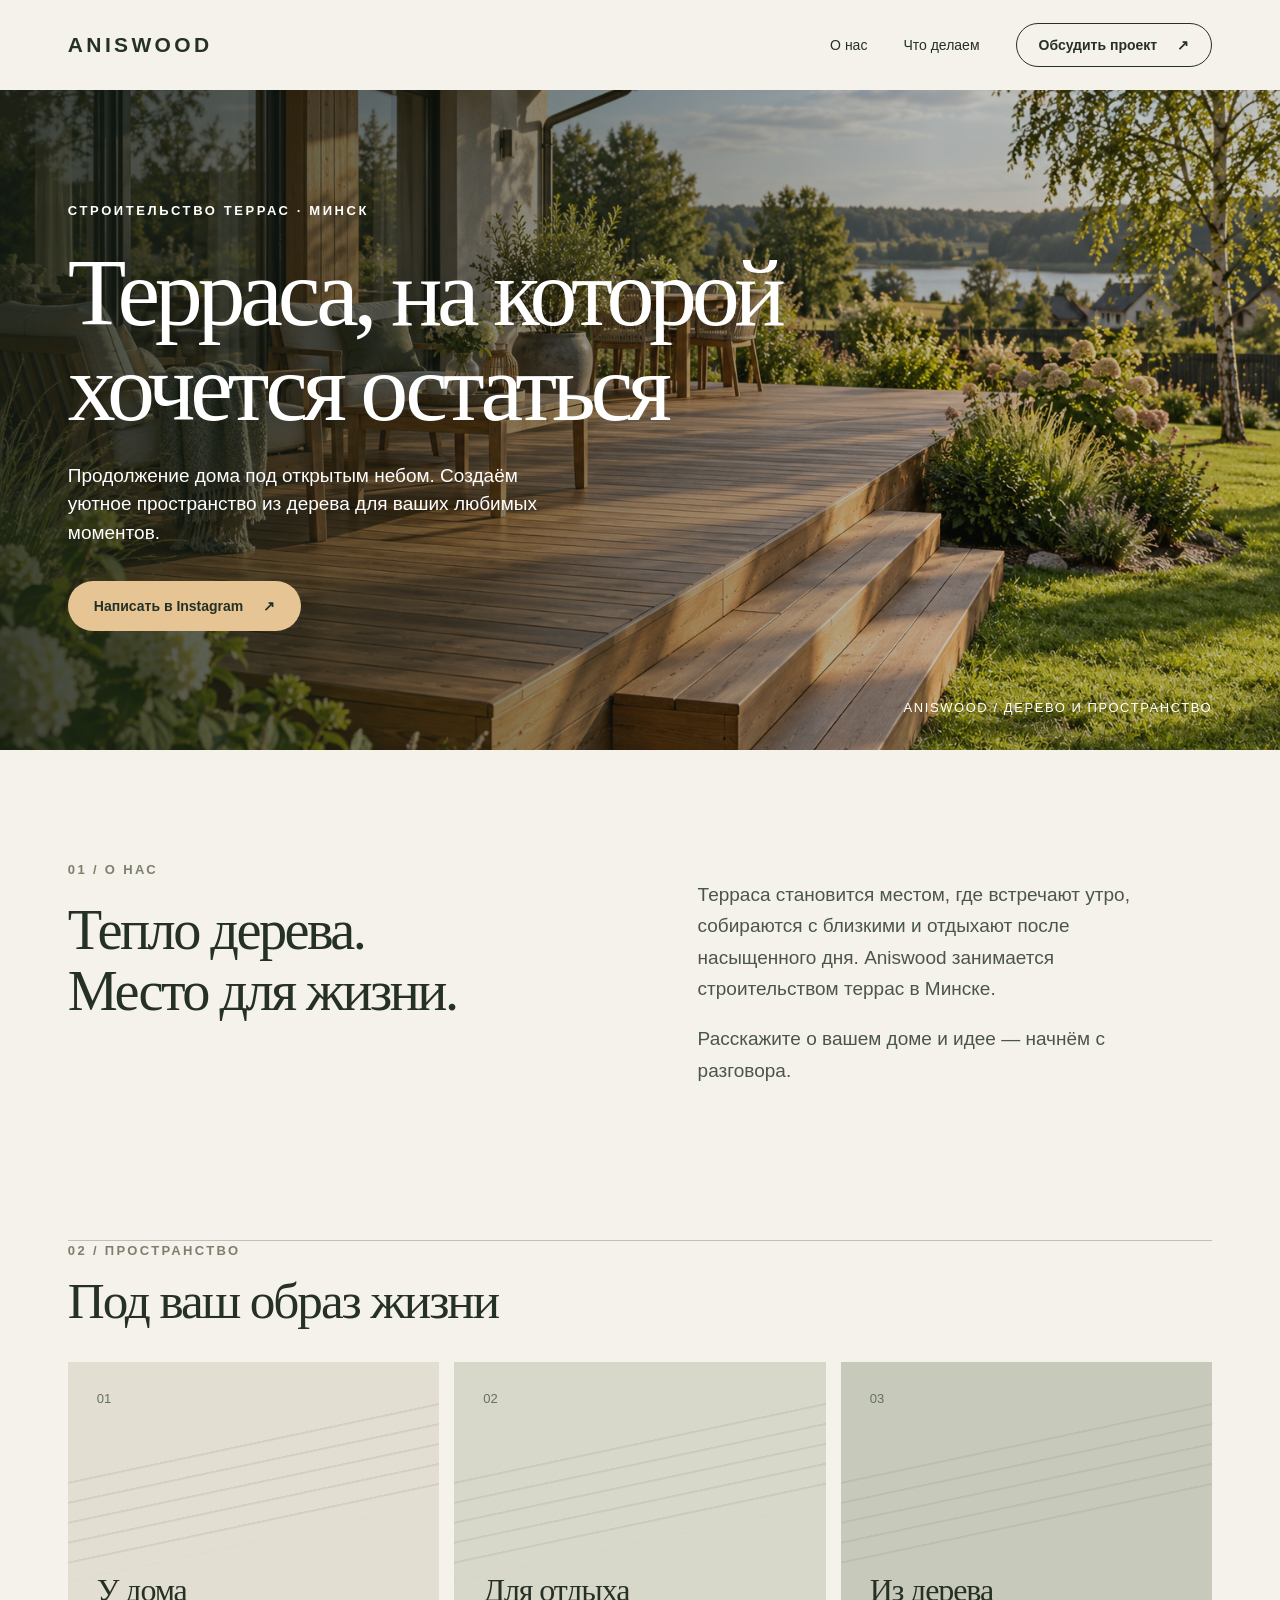
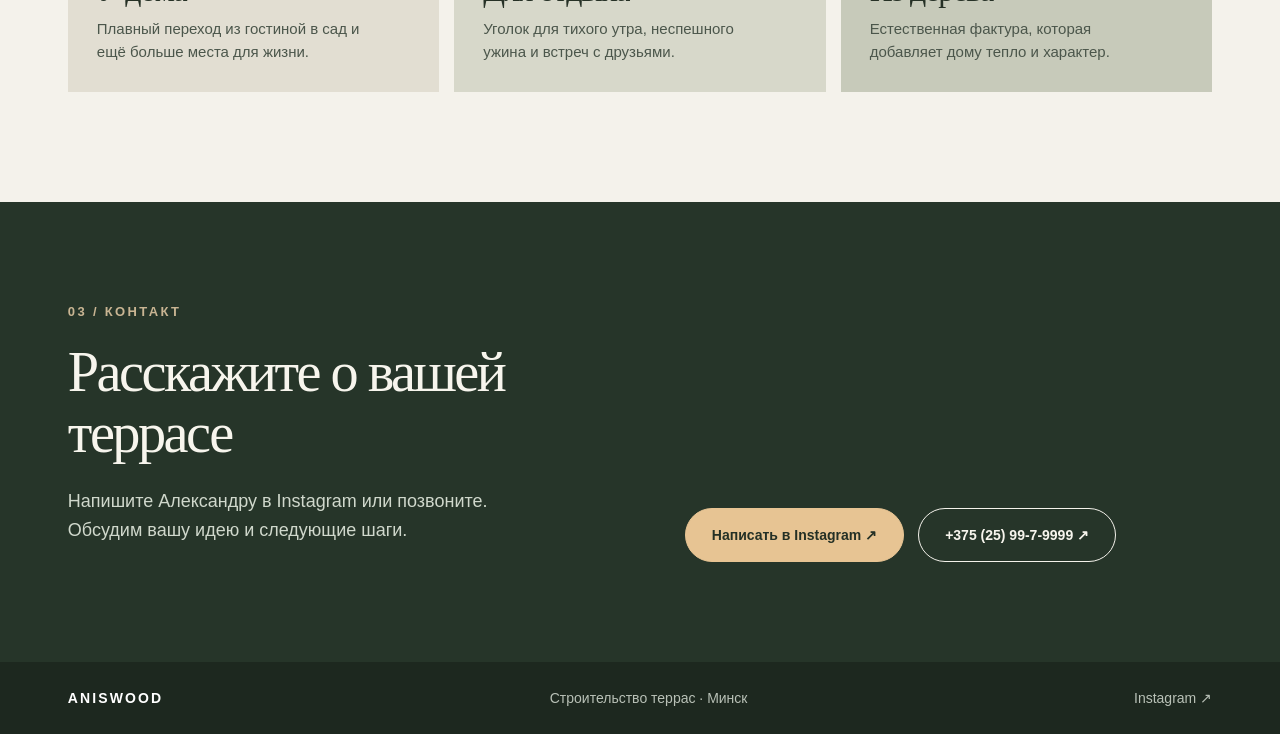
==== index.html @ 34fffe90 "Add files via upload" ====
<!doctype html>
<html lang="ru">
<head>
  <meta name="google-site-verification" content="Z1Qir9b9yQg5ICQvWjndaVpjSXbTgvwYFCOmTYO_Rkw">
  <meta charset="utf-8">
  <meta name="viewport" content="width=device-width,initial-scale=1">
  <title>ANISWOOD — деревянные террасы в Минске</title>
  <meta name="description" content="Строительство деревянных террас в Минске. Обсудите вашу идею с Aniswood в Instagram.">
  <link rel="icon" type="image/svg+xml" href="data:image/svg+xml,%3Csvg xmlns='http://www.w3.org/2000/svg' viewBox='0 0 64 64'%3E%3Crect width='64' height='64' rx='12' fill='%232b382b'/%3E%3Cpath d='M10 47 30 15h5l19 32h-9l-4-8H23l-5 8zm17-15h10l-5-10z' fill='%23e6c393'/%3E%3C/svg%3E">
  <style>
    :root{font-family:Arial,Helvetica,sans-serif;color:#263126;background:#f4f2eb;font-size:16px}*{box-sizing:border-box}html{scroll-behavior:smooth}body{margin:0}a{color:inherit;text-decoration:none}button,a{outline-offset:4px}.wrap{max-width:1400px;margin:auto;padding:0 5.3vw}.top{height:90px;display:flex;align-items:center;justify-content:space-between}.brand{font-weight:800;letter-spacing:.16em;font-size:21px}.top nav{display:flex;gap:36px;align-items:center;font-size:14px}.pill{border:1px solid currentColor;border-radius:100px;padding:13px 22px;font-size:14px;font-weight:700;display:inline-flex;gap:20px;align-items:center;transition:background .2s,color .2s}.pill:hover{background:#263126;color:#fff}.hero{min-height:660px;background:#2c382e;color:white;position:relative;overflow:hidden;display:flex;align-items:stretch}.hero img{position:absolute;inset:0;width:100%;height:100%;object-fit:cover}.hero:after{content:"";position:absolute;inset:0;background:linear-gradient(90deg,rgba(19,29,21,.82),rgba(19,29,21,.26) 73%)}.hero .wrap{z-index:1;position:relative;width:100%;display:flex;flex-direction:column;justify-content:center;padding-top:72px;padding-bottom:78px}.eyebrow{text-transform:uppercase;letter-spacing:.2em;font-size:13px;font-weight:700}.hero h1{font-family:Georgia,serif;font-weight:400;font-size:clamp(53px,7.5vw,112px);letter-spacing:-.055em;line-height:.99;max-width:900px;margin:27px 0}.hero p{font-size:19px;line-height:1.5;max-width:490px;margin:0 0 34px}.hero .pill{background:#e7c493;color:#243025;border:0;width:max-content;padding:17px 26px}.hero .pill:hover{background:white}.hero-bottom{position:absolute;bottom:35px;right:5.3vw;z-index:2;font-size:13px;letter-spacing:.12em;text-transform:uppercase}.intro{display:grid;grid-template-columns:1fr 1fr;gap:9vw;padding-top:110px;padding-bottom:110px}.section-label{font-size:13px;text-transform:uppercase;letter-spacing:.18em;font-weight:700;color:#7c806d}.intro h2,.contact h2{font:400 clamp(38px,4.4vw,68px)/1.09 Georgia,serif;letter-spacing:-.045em;margin:22px 0}.intro-copy{align-self:end;max-width:480px;line-height:1.65;font-size:19px;color:#4b564b}.rule{border-top:1px solid #bdc1b6}.cards{padding-top:25px;padding-bottom:110px}.cards-heading{display:flex;justify-content:space-between;align-items:end;gap:24px;margin-bottom:32px}.cards h2{font:400 clamp(34px,4vw,58px) Georgia,serif;letter-spacing:-.04em;margin:12px 0 0}.cards-grid{display:grid;grid-template-columns:repeat(3,1fr);gap:15px}.card{min-height:330px;background:#e2ded2;position:relative;padding:29px;display:flex;flex-direction:column;justify-content:space-between;overflow:hidden}.card:nth-child(2){background:#d7d8ca}.card:nth-child(3){background:#c7caba}.card .num{font-size:13px;color:#647160}.card h3{font:400 32px/1.1 Georgia,serif;letter-spacing:-.035em;margin:0 0 10px}.card p{font-size:15px;line-height:1.5;max-width:280px;margin:0;color:#4b564b}.grain{height:80px;background:repeating-linear-gradient(0deg,transparent 0 13px,#8c795c44 14px 15px);transform:rotate(-12deg) scale(1.3);opacity:.55}.contact{background:#263529;color:#f7f5ed;padding-top:100px;padding-bottom:100px;display:grid;grid-template-columns:1fr 1fr;gap:7vw}.contact .section-label{color:#c9b593}.contact p{font-size:18px;line-height:1.6;color:#d0d8cc;max-width:480px}.contact-actions{align-self:end;display:flex;flex-wrap:wrap;gap:14px}.contact .pill{border-color:#f4f2eb;padding:18px 26px}.contact .pill:first-child{background:#e7c493;color:#243025;border-color:#e7c493}.contact .pill:hover{background:white;color:#263529}.foot{background:#1d281f;color:#b9c1b7;padding-top:28px;padding-bottom:28px;display:flex;justify-content:space-between;gap:20px;font-size:14px}.foot strong{color:white;letter-spacing:.15em}@media(max-width:760px){.wrap{padding-left:22px;padding-right:22px}.top{height:74px}.top nav a:not(.pill){display:none}.top .pill{padding:10px 15px;font-size:12px}.brand{font-size:17px}.hero{min-height:680px}.hero:after{background:linear-gradient(90deg,rgba(19,29,21,.78),rgba(19,29,21,.38))}.hero .wrap{padding-top:70px;padding-bottom:110px}.hero h1{font-size:clamp(49px,12vw,75px)}.hero-bottom{left:22px;right:auto}.intro{grid-template-columns:1fr;gap:4px;padding-top:72px;padding-bottom:70px}.intro-copy{font-size:17px}.cards{padding-bottom:75px}.cards-grid{grid-template-columns:1fr}.card{min-height:240px}.grain{height:45px}.contact{grid-template-columns:1fr;padding-top:75px;padding-bottom:75px}.contact-actions{align-self:start}.foot{flex-direction:column}}
  </style>
</head>
<body>
  <header class="top wrap"><a class="brand" href="#top" aria-label="Aniswood, на главную">ANISWOOD</a><nav aria-label="Навигация"><a href="#about">О нас</a><a href="#approach">Что делаем</a><a class="pill" href="#contact">Обсудить проект <span aria-hidden="true">↗</span></a></nav></header>
  <main id="top">
    <section class="hero" aria-labelledby="hero-title"><img src="terrace.png" alt="Деревянная терраса у загородного дома"><div class="wrap"><span class="eyebrow">Строительство террас · Минск</span><h1 id="hero-title">Терраса, на которой хочется остаться</h1><p>Продолжение дома под открытым небом. Создаём уютное пространство из дерева для ваших любимых моментов.</p><a class="pill" href="https://www.instagram.com/aniswood/" target="_blank" rel="noopener noreferrer">Написать в Instagram <span aria-hidden="true">↗</span></a></div><span class="hero-bottom">Aniswood / дерево и пространство</span></section>
    <section id="about" class="intro wrap"><div><span class="section-label">01 / О нас</span><h2>Тепло дерева.<br>Место для жизни.</h2></div><div class="intro-copy"><p>Терраса становится местом, где встречают утро, собираются с близкими и отдыхают после насыщенного дня. Aniswood занимается строительством террас в Минске.</p><p>Расскажите о вашем доме и идее — начнём с разговора.</p></div></section>
    <section id="approach" class="cards wrap"><div class="rule"></div><div class="cards-heading"><div><span class="section-label">02 / Пространство</span><h2>Под ваш образ жизни</h2></div></div><div class="cards-grid"><article class="card"><span class="num">01</span><div class="grain" aria-hidden="true"></div><div><h3>У дома</h3><p>Плавный переход из гостиной в сад и ещё больше места для жизни.</p></div></article><article class="card"><span class="num">02</span><div class="grain" aria-hidden="true"></div><div><h3>Для отдыха</h3><p>Уголок для тихого утра, неспешного ужина и встреч с друзьями.</p></div></article><article class="card"><span class="num">03</span><div class="grain" aria-hidden="true"></div><div><h3>Из дерева</h3><p>Естественная фактура, которая добавляет дому тепло и характер.</p></div></article></div></section>
    <section id="contact" class="contact wrap"><div><span class="section-label">03 / Контакт</span><h2>Расскажите о вашей террасе</h2><p>Напишите Александру в Instagram или позвоните. Обсудим вашу идею и следующие шаги.</p></div><div class="contact-actions"><a class="pill" href="https://www.instagram.com/aniswood/" target="_blank" rel="noopener noreferrer">Написать в Instagram ↗</a><a class="pill" href="tel:+375259979999">+375 (25) 99-7-9999 ↗</a></div></section>
  </main><footer class="foot wrap"><strong>ANISWOOD</strong><span>Строительство террас · Минск</span><a href="https://www.instagram.com/aniswood/" target="_blank" rel="noopener noreferrer">Instagram ↗</a></footer>
</body>
</html>
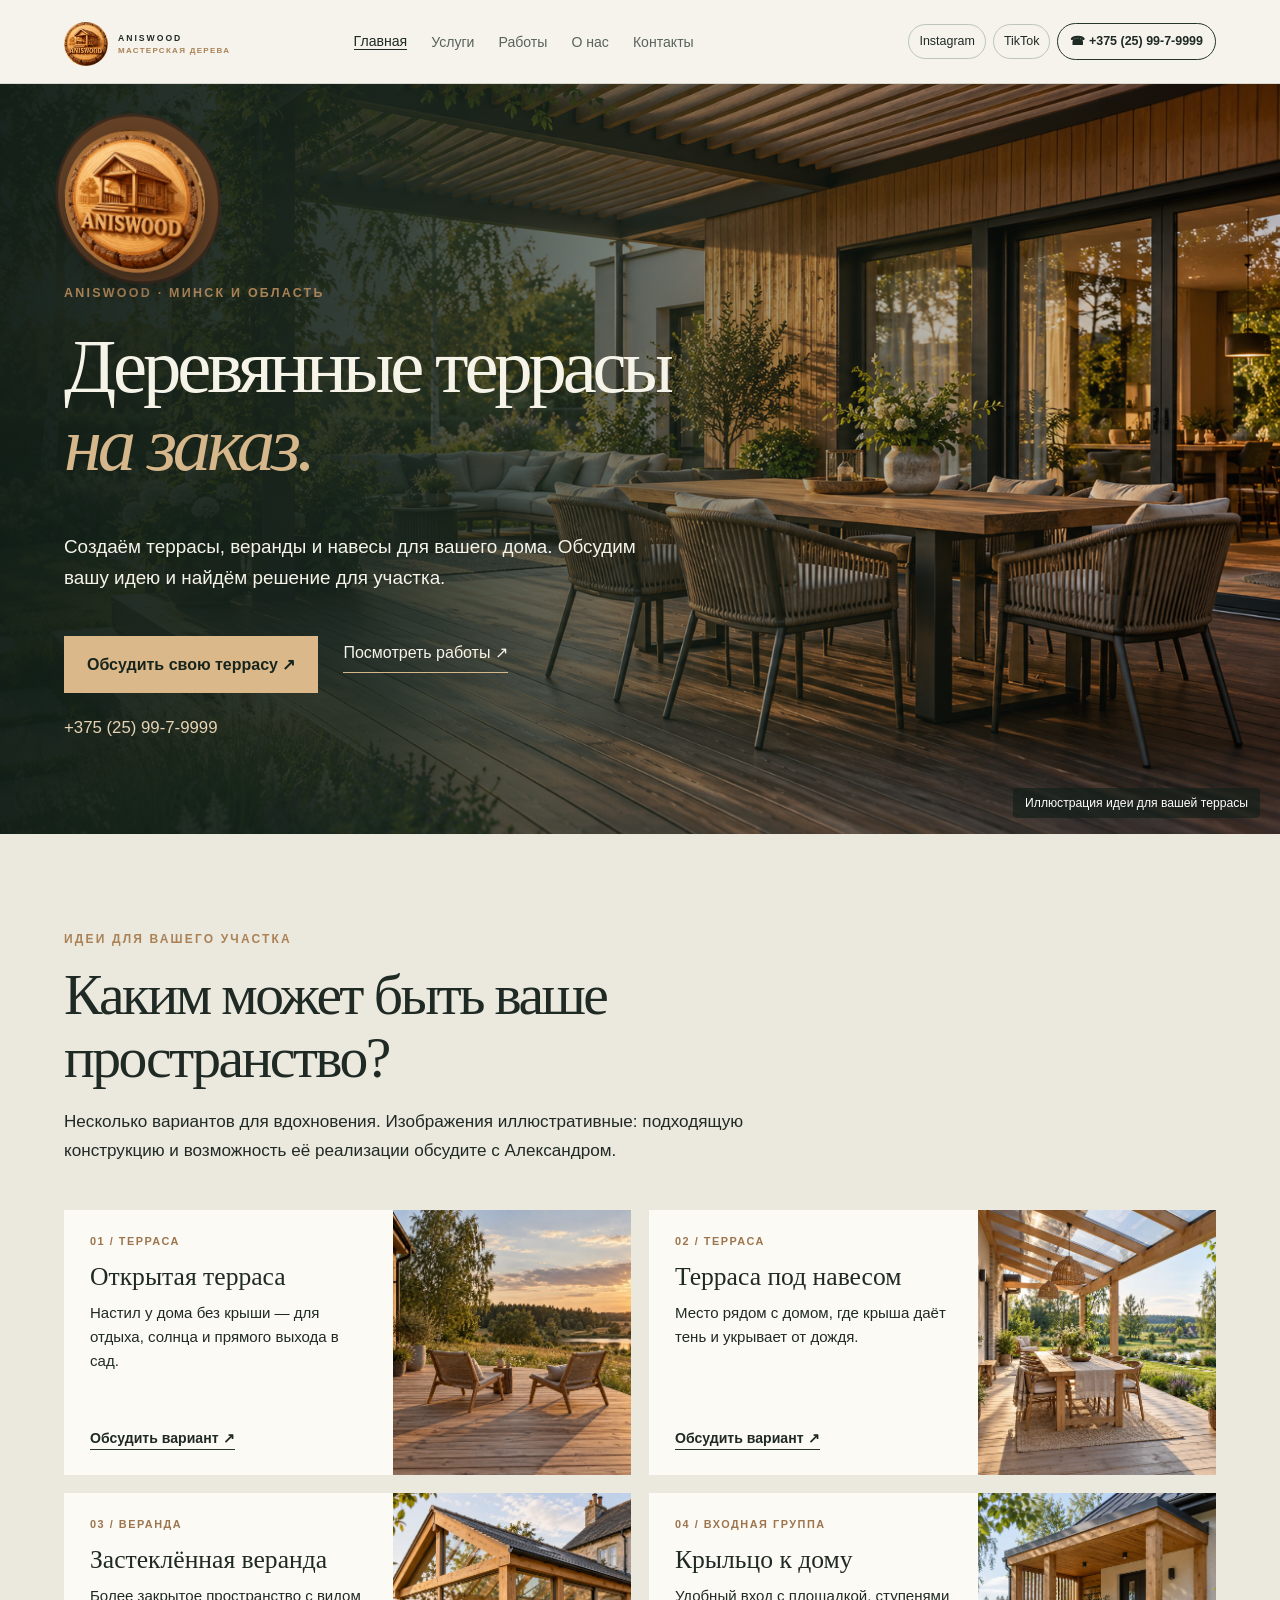
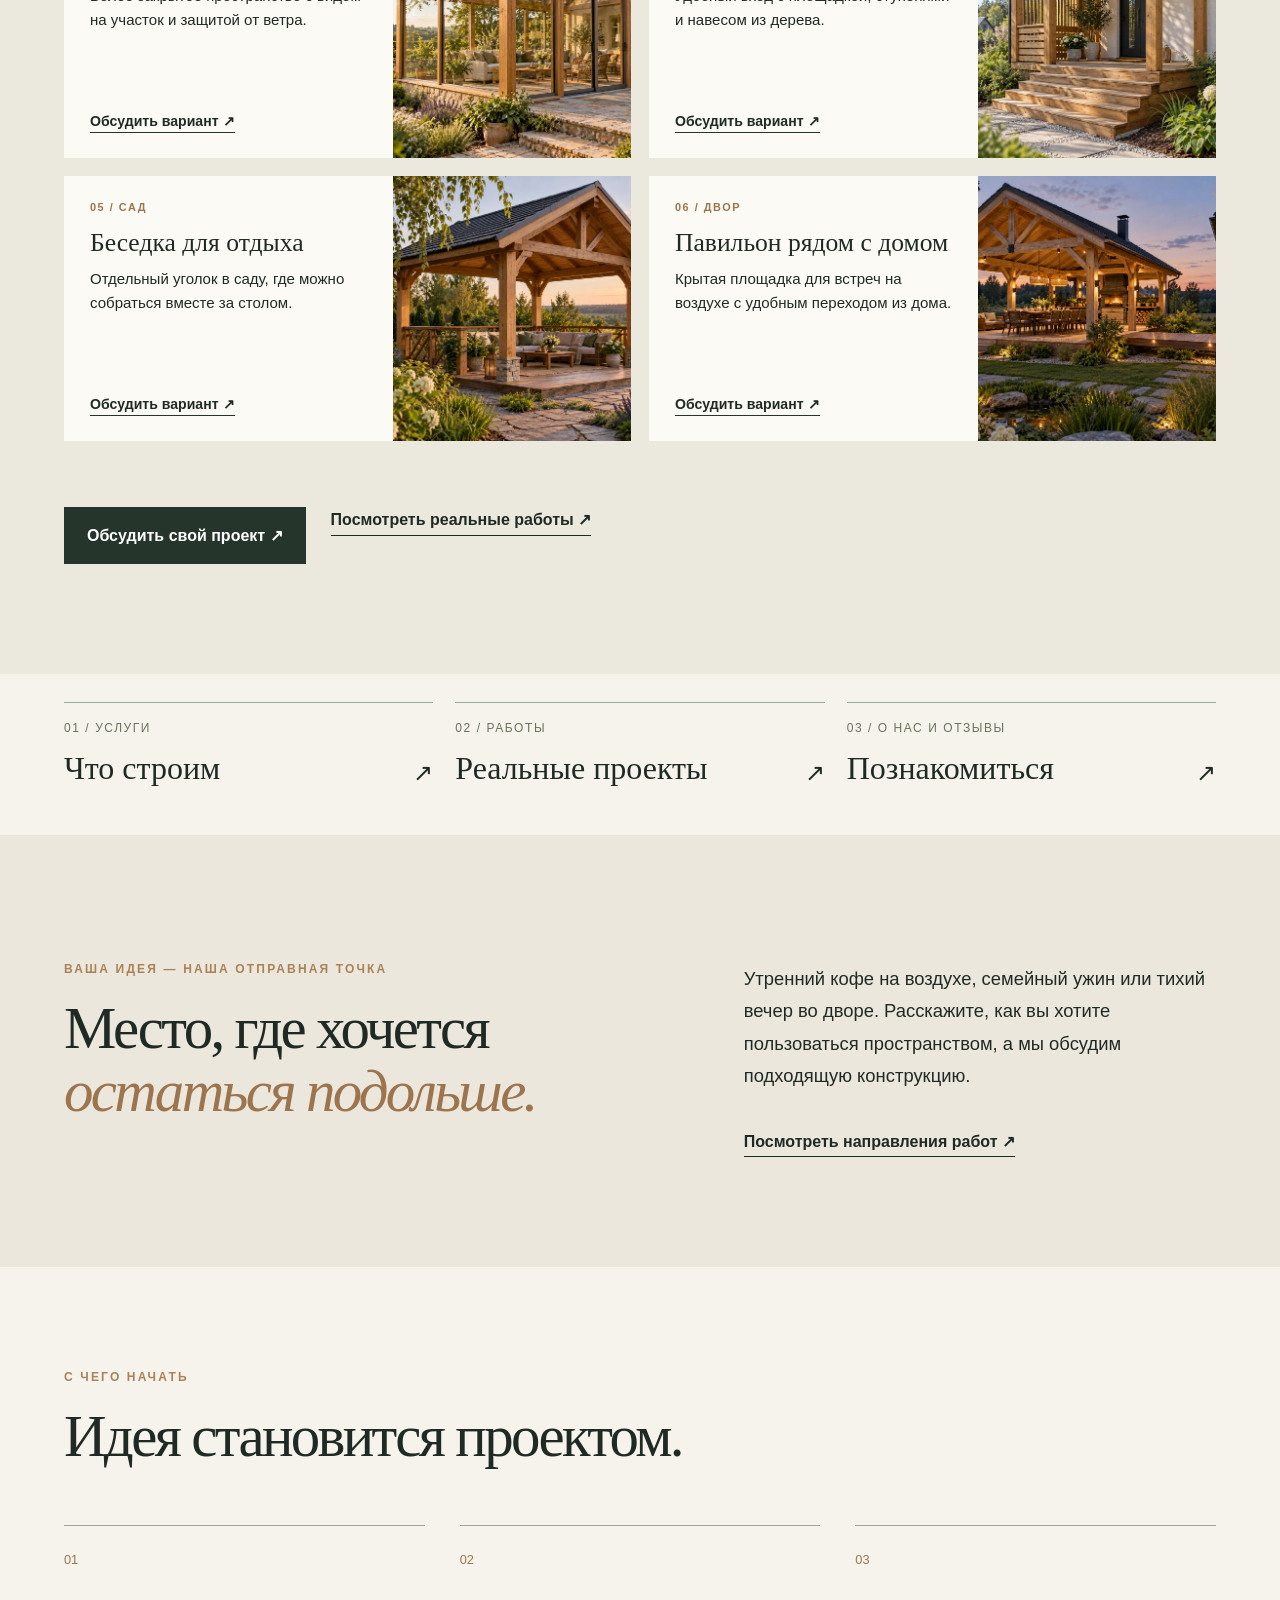
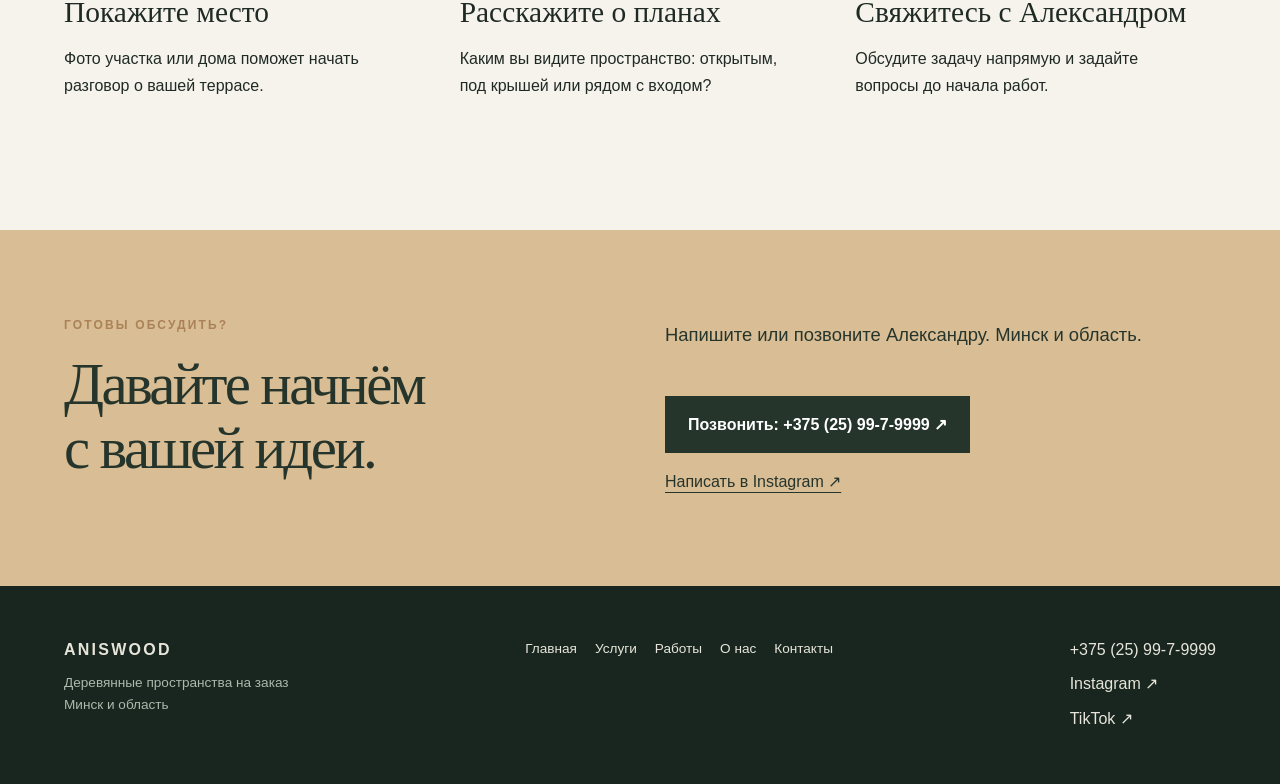
==== commit 5eb6dc8c: "Add files via upload" ====
--- a/index.html
+++ b/index.html
@@ -1,23 +1 @@
-<!doctype html>
-<html lang="ru">
-<head>
-  <meta name="google-site-verification" content="Z1Qir9b9yQg5ICQvWjndaVpjSXbTgvwYFCOmTYO_Rkw">
-  <meta charset="utf-8">
-  <meta name="viewport" content="width=device-width,initial-scale=1">
-  <title>ANISWOOD — деревянные террасы в Минске</title>
-  <meta name="description" content="Строительство деревянных террас в Минске. Обсудите вашу идею с Aniswood в Instagram.">
-  <link rel="icon" type="image/svg+xml" href="data:image/svg+xml,%3Csvg xmlns='http://www.w3.org/2000/svg' viewBox='0 0 64 64'%3E%3Crect width='64' height='64' rx='12' fill='%232b382b'/%3E%3Cpath d='M10 47 30 15h5l19 32h-9l-4-8H23l-5 8zm17-15h10l-5-10z' fill='%23e6c393'/%3E%3C/svg%3E">
-  <style>
-    :root{font-family:Arial,Helvetica,sans-serif;color:#263126;background:#f4f2eb;font-size:16px}*{box-sizing:border-box}html{scroll-behavior:smooth}body{margin:0}a{color:inherit;text-decoration:none}button,a{outline-offset:4px}.wrap{max-width:1400px;margin:auto;padding:0 5.3vw}.top{height:90px;display:flex;align-items:center;justify-content:space-between}.brand{font-weight:800;letter-spacing:.16em;font-size:21px}.top nav{display:flex;gap:36px;align-items:center;font-size:14px}.pill{border:1px solid currentColor;border-radius:100px;padding:13px 22px;font-size:14px;font-weight:700;display:inline-flex;gap:20px;align-items:center;transition:background .2s,color .2s}.pill:hover{background:#263126;color:#fff}.hero{min-height:660px;background:#2c382e;color:white;position:relative;overflow:hidden;display:flex;align-items:stretch}.hero img{position:absolute;inset:0;width:100%;height:100%;object-fit:cover}.hero:after{content:"";position:absolute;inset:0;background:linear-gradient(90deg,rgba(19,29,21,.82),rgba(19,29,21,.26) 73%)}.hero .wrap{z-index:1;position:relative;width:100%;display:flex;flex-direction:column;justify-content:center;padding-top:72px;padding-bottom:78px}.eyebrow{text-transform:uppercase;letter-spacing:.2em;font-size:13px;font-weight:700}.hero h1{font-family:Georgia,serif;font-weight:400;font-size:clamp(53px,7.5vw,112px);letter-spacing:-.055em;line-height:.99;max-width:900px;margin:27px 0}.hero p{font-size:19px;line-height:1.5;max-width:490px;margin:0 0 34px}.hero .pill{background:#e7c493;color:#243025;border:0;width:max-content;padding:17px 26px}.hero .pill:hover{background:white}.hero-bottom{position:absolute;bottom:35px;right:5.3vw;z-index:2;font-size:13px;letter-spacing:.12em;text-transform:uppercase}.intro{display:grid;grid-template-columns:1fr 1fr;gap:9vw;padding-top:110px;padding-bottom:110px}.section-label{font-size:13px;text-transform:uppercase;letter-spacing:.18em;font-weight:700;color:#7c806d}.intro h2,.contact h2{font:400 clamp(38px,4.4vw,68px)/1.09 Georgia,serif;letter-spacing:-.045em;margin:22px 0}.intro-copy{align-self:end;max-width:480px;line-height:1.65;font-size:19px;color:#4b564b}.rule{border-top:1px solid #bdc1b6}.cards{padding-top:25px;padding-bottom:110px}.cards-heading{display:flex;justify-content:space-between;align-items:end;gap:24px;margin-bottom:32px}.cards h2{font:400 clamp(34px,4vw,58px) Georgia,serif;letter-spacing:-.04em;margin:12px 0 0}.cards-grid{display:grid;grid-template-columns:repeat(3,1fr);gap:15px}.card{min-height:330px;background:#e2ded2;position:relative;padding:29px;display:flex;flex-direction:column;justify-content:space-between;overflow:hidden}.card:nth-child(2){background:#d7d8ca}.card:nth-child(3){background:#c7caba}.card .num{font-size:13px;color:#647160}.card h3{font:400 32px/1.1 Georgia,serif;letter-spacing:-.035em;margin:0 0 10px}.card p{font-size:15px;line-height:1.5;max-width:280px;margin:0;color:#4b564b}.grain{height:80px;background:repeating-linear-gradient(0deg,transparent 0 13px,#8c795c44 14px 15px);transform:rotate(-12deg) scale(1.3);opacity:.55}.contact{background:#263529;color:#f7f5ed;padding-top:100px;padding-bottom:100px;display:grid;grid-template-columns:1fr 1fr;gap:7vw}.contact .section-label{color:#c9b593}.contact p{font-size:18px;line-height:1.6;color:#d0d8cc;max-width:480px}.contact-actions{align-self:end;display:flex;flex-wrap:wrap;gap:14px}.contact .pill{border-color:#f4f2eb;padding:18px 26px}.contact .pill:first-child{background:#e7c493;color:#243025;border-color:#e7c493}.contact .pill:hover{background:white;color:#263529}.foot{background:#1d281f;color:#b9c1b7;padding-top:28px;padding-bottom:28px;display:flex;justify-content:space-between;gap:20px;font-size:14px}.foot strong{color:white;letter-spacing:.15em}@media(max-width:760px){.wrap{padding-left:22px;padding-right:22px}.top{height:74px}.top nav a:not(.pill){display:none}.top .pill{padding:10px 15px;font-size:12px}.brand{font-size:17px}.hero{min-height:680px}.hero:after{background:linear-gradient(90deg,rgba(19,29,21,.78),rgba(19,29,21,.38))}.hero .wrap{padding-top:70px;padding-bottom:110px}.hero h1{font-size:clamp(49px,12vw,75px)}.hero-bottom{left:22px;right:auto}.intro{grid-template-columns:1fr;gap:4px;padding-top:72px;padding-bottom:70px}.intro-copy{font-size:17px}.cards{padding-bottom:75px}.cards-grid{grid-template-columns:1fr}.card{min-height:240px}.grain{height:45px}.contact{grid-template-columns:1fr;padding-top:75px;padding-bottom:75px}.contact-actions{align-self:start}.foot{flex-direction:column}}
-  </style>
-</head>
-<body>
-  <header class="top wrap"><a class="brand" href="#top" aria-label="Aniswood, на главную">ANISWOOD</a><nav aria-label="Навигация"><a href="#about">О нас</a><a href="#approach">Что делаем</a><a class="pill" href="#contact">Обсудить проект <span aria-hidden="true">↗</span></a></nav></header>
-  <main id="top">
-    <section class="hero" aria-labelledby="hero-title"><img src="terrace.png" alt="Деревянная терраса у загородного дома"><div class="wrap"><span class="eyebrow">Строительство террас · Минск</span><h1 id="hero-title">Терраса, на которой хочется остаться</h1><p>Продолжение дома под открытым небом. Создаём уютное пространство из дерева для ваших любимых моментов.</p><a class="pill" href="https://www.instagram.com/aniswood/" target="_blank" rel="noopener noreferrer">Написать в Instagram <span aria-hidden="true">↗</span></a></div><span class="hero-bottom">Aniswood / дерево и пространство</span></section>
-    <section id="about" class="intro wrap"><div><span class="section-label">01 / О нас</span><h2>Тепло дерева.<br>Место для жизни.</h2></div><div class="intro-copy"><p>Терраса становится местом, где встречают утро, собираются с близкими и отдыхают после насыщенного дня. Aniswood занимается строительством террас в Минске.</p><p>Расскажите о вашем доме и идее — начнём с разговора.</p></div></section>
-    <section id="approach" class="cards wrap"><div class="rule"></div><div class="cards-heading"><div><span class="section-label">02 / Пространство</span><h2>Под ваш образ жизни</h2></div></div><div class="cards-grid"><article class="card"><span class="num">01</span><div class="grain" aria-hidden="true"></div><div><h3>У дома</h3><p>Плавный переход из гостиной в сад и ещё больше места для жизни.</p></div></article><article class="card"><span class="num">02</span><div class="grain" aria-hidden="true"></div><div><h3>Для отдыха</h3><p>Уголок для тихого утра, неспешного ужина и встреч с друзьями.</p></div></article><article class="card"><span class="num">03</span><div class="grain" aria-hidden="true"></div><div><h3>Из дерева</h3><p>Естественная фактура, которая добавляет дому тепло и характер.</p></div></article></div></section>
-    <section id="contact" class="contact wrap"><div><span class="section-label">03 / Контакт</span><h2>Расскажите о вашей террасе</h2><p>Напишите Александру в Instagram или позвоните. Обсудим вашу идею и следующие шаги.</p></div><div class="contact-actions"><a class="pill" href="https://www.instagram.com/aniswood/" target="_blank" rel="noopener noreferrer">Написать в Instagram ↗</a><a class="pill" href="tel:+375259979999">+375 (25) 99-7-9999 ↗</a></div></section>
-  </main><footer class="foot wrap"><strong>ANISWOOD</strong><span>Строительство террас · Минск</span><a href="https://www.instagram.com/aniswood/" target="_blank" rel="noopener noreferrer">Instagram ↗</a></footer>
-</body>
-</html>
+<!doctype html><html lang="ru"><head><meta charset="utf-8"><meta name="viewport" content="width=device-width, initial-scale=1"><meta name="google-site-verification" content="Z1Qir9b9yQg5ICQvWjndaVpjSXbTgvwYFCOmTYO_Rkw"><meta name="google-site-verification" content="OBN7Y69gJPZDu1_rNW3bvC02fqYK3XotOGmDYMPv2Vs"><title>Деревянные террасы на заказ в Минске — ANISWOOD</title><meta name="description" content="Деревянные террасы, веранды и навесы под ваш проект. Работы ANISWOOD в Минске и области."><link rel="icon" href="data:image/svg+xml,%3Csvg xmlns='http://www.w3.org/2000/svg' viewBox='0 0 64 64'%3E%3Crect width='64' height='64' rx='8' fill='%23212f29'/%3E%3Cpath d='M12 48 30 15h4l18 33M23 36h18' stroke='%23d9bd8d' stroke-width='5' fill='none'/%3E%3C/svg%3E"><link rel="stylesheet" href="style.css"></head><body><header><a class="logo" href="index.html"><span class="logo-emblem"><img src="aniswood-logo.png" alt=""></span><span class="logo-word">ANISWOOD<small>МАСТЕРСКАЯ ДЕРЕВА</small></span></a><nav aria-label="Основная навигация"><a href="index.html" aria-current="page">Главная</a><a href="services.html">Услуги</a><a href="projects.html">Работы</a><a href="about.html">О нас</a><a href="contact.html">Контакты</a></nav><div class="header-channels" aria-label="Связаться с ANISWOOD"><a href="https://www.instagram.com/aniswood/" target="_blank" rel="noopener noreferrer" aria-label="ANISWOOD в Instagram">Instagram</a><a href="https://www.tiktok.com/@aniswood" target="_blank" rel="noopener noreferrer" aria-label="ANISWOOD в TikTok">TikTok</a><a class="header-call" href="tel:+375259979999" aria-label="Позвонить Александру">☎ +375 (25) 99-7-9999</a></div></header><main class="home-main"><section class="home-hero"><div class="home-hero-copy"><div class="hero-mark" role="img" aria-label="Объёмный логотип Aniswood. Перетаскивайте, чтобы повернуть."><div class="logo-rotator" id="logo-rotator"><div class="logo-rotator-depth"></div><div class="logo-rotator-back"></div><div class="logo-rotator-front"></div></div></div><span class="eyebrow">ANISWOOD · МИНСК И ОБЛАСТЬ</span><h1>Деревянные террасы <em>на заказ.</em></h1><p>Создаём террасы, веранды и навесы для вашего дома. Обсудим вашу идею и найдём решение для участка.</p><div class="home-actions"><a class="button" href="tel:+375259979999">Обсудить свою террасу ↗</a><a class="home-secondary" href="projects.html">Посмотреть работы ↗</a><a class="home-phone" href="tel:+375259979999">+375 (25) 99-7-9999</a></div></div><div class="home-hero-image"><img src="hero-terrace.png" alt="Иллюстрация уютной деревянной террасы у дома"><span>Иллюстрация идеи для вашей террасы</span></div></section><section class="home-ideas" aria-labelledby="ideas-title"><div class="home-ideas-head"><small>ИДЕИ ДЛЯ ВАШЕГО УЧАСТКА</small><h2 id="ideas-title">Каким может быть ваше пространство?</h2><p>Несколько вариантов для вдохновения. Изображения иллюстративные: подходящую конструкцию и возможность её реализации обсудите с Александром.</p></div><div class="idea-grid"><article class="idea-card"><div class="idea-copy"><span>01 / ТЕРРАСА</span><h3>Открытая терраса</h3><p>Настил у дома без крыши — для отдыха, солнца и прямого выхода в сад.</p><a href="contact.html">Обсудить вариант ↗</a></div><img src="idea-open.webp" alt="Иллюстрация открытой деревянной террасы у дома" loading="lazy"></article><article class="idea-card"><div class="idea-copy"><span>02 / ТЕРРАСА</span><h3>Терраса под навесом</h3><p>Место рядом с домом, где крыша даёт тень и укрывает от дождя.</p><a href="contact.html">Обсудить вариант ↗</a></div><img src="idea-covered.webp" alt="Иллюстрация террасы под прозрачной кровлей" loading="lazy"></article><article class="idea-card"><div class="idea-copy"><span>03 / ВЕРАНДА</span><h3>Застеклённая веранда</h3><p>Более закрытое пространство с видом на участок и защитой от ветра.</p><a href="contact.html">Обсудить вариант ↗</a></div><img src="idea-glazed.webp" alt="Иллюстрация застеклённой деревянной веранды" loading="lazy"></article><article class="idea-card"><div class="idea-copy"><span>04 / ВХОДНАЯ ГРУППА</span><h3>Крыльцо к дому</h3><p>Удобный вход с площадкой, ступенями и навесом из дерева.</p><a href="contact.html">Обсудить вариант ↗</a></div><img src="idea-porch.webp" alt="Иллюстрация деревянного крыльца с навесом" loading="lazy"></article><article class="idea-card"><div class="idea-copy"><span>05 / САД</span><h3>Беседка для отдыха</h3><p>Отдельный уголок в саду, где можно собраться вместе за столом.</p><a href="contact.html">Обсудить вариант ↗</a></div><img src="idea-gazebo.webp" alt="Иллюстрация деревянной беседки в саду" loading="lazy"></article><article class="idea-card"><div class="idea-copy"><span>06 / ДВОР</span><h3>Павильон рядом с домом</h3><p>Крытая площадка для встреч на воздухе с удобным переходом из дома.</p><a href="contact.html">Обсудить вариант ↗</a></div><img src="idea-pavilion.webp" alt="Иллюстрация деревянного павильона рядом с домом" loading="lazy"></article></div><div class="home-ideas-cta"><a class="button" href="contact.html">Обсудить свой проект ↗</a><a class="home-secondary-dark" href="projects.html">Посмотреть реальные работы ↗</a></div></section><section class="home-shortcuts" aria-label="Разделы сайта"><a href="services.html"><span>01 / УСЛУГИ</span><strong>Что строим</strong><i aria-hidden="true">↗</i></a><a href="projects.html"><span>02 / РАБОТЫ</span><strong>Реальные проекты</strong><i aria-hidden="true">↗</i></a><a href="about.html"><span>03 / О НАС И ОТЗЫВЫ</span><strong>Познакомиться</strong><i aria-hidden="true">↗</i></a></section><section class="home-story" aria-labelledby="home-story-title"><div><small>ВАША ИДЕЯ — НАША ОТПРАВНАЯ ТОЧКА</small><h2 id="home-story-title">Место, где хочется <em>остаться подольше.</em></h2></div><div><p>Утренний кофе на воздухе, семейный ужин или тихий вечер во дворе. Расскажите, как вы хотите пользоваться пространством, а мы обсудим подходящую конструкцию.</p><a class="text-link" href="services.html">Посмотреть направления работ ↗</a></div></section><section class="home-path" aria-labelledby="home-path-title"><div class="home-path-head"><small>С ЧЕГО НАЧАТЬ</small><h2 id="home-path-title">Идея становится проектом.</h2></div><div class="home-path-grid"><div><span>01</span><h3>Покажите место</h3><p>Фото участка или дома поможет начать разговор о вашей террасе.</p></div><div><span>02</span><h3>Расскажите о планах</h3><p>Каким вы видите пространство: открытым, под крышей или рядом с входом?</p></div><div><span>03</span><h3>Свяжитесь с Александром</h3><p>Обсудите задачу напрямую и задайте вопросы до начала работ.</p></div></div></section><section class="home-final"><div><small>ГОТОВЫ ОБСУДИТЬ?</small><h2>Давайте начнём<br>с вашей идеи.</h2></div><div><p>Напишите или позвоните Александру. Минск и область.</p><a class="button" href="tel:+375259979999">Позвонить: +375 (25) 99-7-9999 ↗</a><a class="home-final-instagram" href="https://www.instagram.com/aniswood/" target="_blank" rel="noopener noreferrer">Написать в Instagram ↗</a></div></section></main><footer><div><b>ANISWOOD</b><p>Деревянные пространства на заказ<br>Минск и область</p></div><nav aria-label="Навигация внизу"><a href="index.html" aria-current="page">Главная</a><a href="services.html">Услуги</a><a href="projects.html">Работы</a><a href="about.html">О нас</a><a href="contact.html">Контакты</a></nav><div class="footer-contact"><a href="tel:+375259979999">+375 (25) 99-7-9999</a><a href="https://www.instagram.com/aniswood/" target="_blank" rel="noopener">Instagram ↗</a><a href="https://www.tiktok.com/@aniswood" target="_blank" rel="noopener noreferrer">TikTok ↗</a></div></footer><script src="logo-rotate.js" defer></script></body></html>
--- a/style.css
+++ b/style.css
@@ -0,0 +1,49 @@
+:root{font-family:Arial,Helvetica,sans-serif;color:#202a25;background:#f5f3ec;font-size:16px}*{box-sizing:border-box}html{scroll-behavior:smooth}body{margin:0}a{color:inherit;text-decoration:none}a:focus-visible{outline:2px solid #a47336;outline-offset:4px}header{min-height:84px;padding:16px max(5vw,24px);display:flex;align-items:center;gap:32px;border-bottom:1px solid #d8d8ce;background:#f5f3ec}.logo{font-weight:900;letter-spacing:.1em;font-size:1.35rem;white-space:nowrap}.logo span{display:block;font-size:.54rem;letter-spacing:.23em;margin-top:4px}header nav{display:flex;align-items:center;gap:24px;margin:auto}header nav a{font-size:.88rem;color:#59635c}header nav a[aria-current],header nav a:hover{color:#202a25;border-bottom:1px solid}.head-contact{font-size:.88rem;border:1px solid #26352c;padding:13px 17px;white-space:nowrap}.hero{min-height:690px;background:#26352c;color:#f6f3e9;padding:90px max(5vw,24px) 24px;position:relative;overflow:hidden}.hero:after{content:"A";position:absolute;right:-4vw;top:0;font-family:Georgia,serif;font-size:min(65vw,780px);line-height:.8;color:#ffffff08;pointer-events:none}.eyebrow,small{font-weight:bold;letter-spacing:.18em;font-size:.78rem;color:#aa8256}.hero h1,.page-head h1{font-family:Georgia,serif;font-size:clamp(3.2rem,7vw,7.5rem);font-weight:normal;letter-spacing:-.055em;line-height:.99;margin:40px 0 27px;position:relative;z-index:1}.hero em,.page-head em{color:#d6b68b;font-weight:normal}.hero p{max-width:530px;line-height:1.65;font-size:1.18rem;position:relative;z-index:1}.button{display:inline-flex;gap:36px;align-items:center;justify-content:space-between;background:#dab889;color:#17251d;padding:19px 23px;font-weight:bold;margin-top:24px;position:relative;z-index:1}.button:hover{background:#e8cba4}.button.light{background:#f7f3e9}.hero-bottom{display:flex;justify-content:space-between;gap:20px;margin-top:90px;border-top:1px solid #ffffff55;padding-top:20px;font-size:.8rem;letter-spacing:.12em;position:relative;z-index:1}.section{padding:100px max(5vw,24px)}.section h2{font-family:Georgia,serif;font-weight:normal;font-size:clamp(2.4rem,4vw,4.7rem);letter-spacing:-.045em;line-height:1.12;margin:25px 0}.section p{line-height:1.8;font-size:1.1rem;max-width:640px}.two{display:grid;grid-template-columns:1.2fr .8fr;gap:60px}.two>div:nth-child(2){padding-top:32px}.text-link{display:inline-block;border-bottom:1px solid;margin-top:22px;padding-bottom:5px;font-weight:bold}.dark{background:#26352c;color:#f7f3e9}.dark h2{margin-bottom:45px}.service-list{max-width:1100px}.service-list a{display:flex;align-items:center;gap:38px;border-top:1px solid #ffffff45;padding:25px 0;color:#d7ba94}.service-list a:last-child{border-bottom:1px solid #ffffff45}.service-list strong{font:normal clamp(2rem,4vw,4rem) Georgia,serif;color:#f7f3e9}.service-list span{margin-left:auto;font-size:2rem}.feature{display:grid;grid-template-columns:1fr 1fr;gap:70px;align-items:center}.feature-art{min-height:420px;background:repeating-linear-gradient(90deg,#8d7153 0,#8d7153 7px,#795f46 8px,#927557 14px);display:grid;place-items:center;color:#f9f2e5;font:normal clamp(3rem,5vw,6rem)/1 Georgia,serif;text-align:center;letter-spacing:-.05em}.contact-band{background:#d5b68b}.contact-band small{color:#493928}.contact-band .button{background:#26352c;color:#fff}.page-head{padding:95px max(5vw,24px) 105px;background:#26352c;color:#fff}.page-head h1{font-size:clamp(3.2rem,6.7vw,7rem);margin-bottom:20px}.page-head p{font-size:1.15rem;line-height:1.6;max-width:680px}.service-detail{display:grid;grid-template-columns:15% 1fr;gap:20px;border-bottom:1px solid #c9c9bd}.service-detail>span{color:#9b784e}.service-detail h2{margin-top:0}.service-detail p{margin-bottom:0}.project-grid{display:grid;grid-template-columns:repeat(3,1fr);gap:24px}.project-card{display:block}.project-visual{aspect-ratio:4/4.5;background:#6c786a;color:#fff;padding:22px;display:flex;flex-direction:column;justify-content:space-between;transition:background .2s}.project-card:nth-child(2) .project-visual{background:#9f8564}.project-card:nth-child(3) .project-visual{background:#475950}.project-card:hover .project-visual{background:#26352c}.project-visual b{font:normal 2.2rem Georgia,serif}.project-card small{display:block;margin-top:23px}.project-card h2{font-size:2rem;margin:10px 0}.project-card p{font-size:.97rem;margin:0}.note{font-size:.9rem!important;color:#667067;margin-top:42px}.wide-p{margin-bottom:30px}.contact-grid{display:grid;grid-template-columns:1fr 1fr;gap:70px;min-height:450px}.contact-grid>div+div{border-left:1px solid #c9c9bd;padding-left:70px}footer{padding:55px max(5vw,24px);background:#18261f;color:#e7e5da;display:flex;justify-content:space-between;gap:40px}footer b{letter-spacing:.14em}footer p{font-size:.85rem;line-height:1.6;color:#aeb8ac}footer nav{display:flex;gap:18px;flex-wrap:wrap;font-size:.85rem}@media(max-width:850px){header{flex-wrap:wrap;gap:16px}.head-contact{margin-left:auto}header nav{order:3;width:100%;overflow:auto;gap:18px;padding:7px 0}header nav a{white-space:nowrap}.hero{min-height:650px}.two,.feature,.contact-grid{grid-template-columns:1fr}.two>div:nth-child(2){padding-top:0}.project-grid{grid-template-columns:1fr 1fr}.contact-grid>div+div{border-left:0;border-top:1px solid #c9c9bd;padding:30px 0 0}footer{flex-wrap:wrap}}@media(max-width:600px){header{padding:16px 20px}.head-contact{font-size:.75rem;padding:11px}.hero{padding:65px 20px 20px;min-height:650px}.hero h1,.page-head h1{font-size:clamp(3rem,13vw,5rem);overflow-wrap:anywhere}.hero-bottom{margin-top:60px}.hero-bottom span{display:none}.section{padding:70px 20px}.page-head{padding:70px 20px}.project-grid{grid-template-columns:1fr}.project-visual{aspect-ratio:1.25}.service-detail{grid-template-columns:1fr;gap:15px}.service-detail h2{font-size:2.8rem}footer{padding:45px 20px;display:block}footer nav{margin:30px 0}}
+
+.reviews{background:#eeeae0;color:#202a25}.reviews h2,.reviews p{color:#202a25}.reviews-intro{max-width:640px}.reviews-grid{display:grid;grid-template-columns:repeat(2,minmax(0,1fr));gap:24px;margin-top:40px}.review-card{margin:0;padding:32px;background:#fffdf7;border:1px solid #d9d5c9;display:flex;flex-direction:column;color:#202a25}.review-mark{font-family:Georgia,serif;font-size:4rem;line-height:.8;color:#94703c}.review-card blockquote{margin:20px 0 30px;font-size:1.05rem;line-height:1.75;color:#202a25}.review-card figcaption{border-top:1px solid #d9d5c9;padding-top:20px;margin-top:auto}.review-card figcaption strong{display:block;color:#202a25;overflow-wrap:anywhere}.review-card figcaption span{display:block;font-size:.88rem;color:#586157;margin-top:7px}@media(max-width:650px){.reviews-grid{grid-template-columns:1fr}.review-card{padding:24px}}
+
+.transformation{background:#f5f3ec;color:#202a25}.transformation h2,.transformation p{color:#202a25}.comparison{display:grid;grid-template-columns:1fr 1fr;gap:24px;max-width:1000px;margin:36px auto 0}.comparison figure{margin:0;min-width:0}.comparison-photo{position:relative;aspect-ratio:0.65;overflow:hidden;background:#d6d9d0}.comparison-photo img{position:absolute;width:100%;height:111%;top:-7%;left:0;object-fit:cover;object-position:center}.comparison figcaption{padding:14px 0;font-size:1.2rem;font-weight:bold;color:#202a25}@media(max-width:500px){.comparison{gap:12px}.comparison figcaption{font-size:1rem}}
+
+.home-main{background:#f5f3ec}.home-hero{display:grid;grid-template-columns:minmax(0,1.1fr) minmax(0,.9fr);min-height:620px;background:#26352c;color:#f6f3e9}.home-hero-copy{padding:clamp(55px,7vw,110px) max(5vw,24px);align-self:center}.home-hero h1{font:normal clamp(3.2rem,6vw,7rem)/1.02 Georgia,serif;letter-spacing:-.055em;margin:28px 0}.home-hero h1 em{font-weight:normal;color:#d6b68b}.home-hero p{font-size:1.18rem;line-height:1.65;max-width:580px}.home-actions{display:flex;gap:25px;align-items:center;flex-wrap:wrap}.home-secondary{border-bottom:1px solid #d6b68b;padding:10px 0;color:#f6f3e9}.home-hero-image{position:relative;overflow:hidden;min-height:620px;background:#657260}.home-hero-image img{position:absolute;inset:-7% 0 0;width:100%;height:113%;object-fit:cover;object-position:center}.home-hero-image span{position:absolute;right:0;bottom:0;left:0;padding:20px 24px;color:#fff;background:linear-gradient(transparent,#17261dbb);font-size:.9rem}.home-shortcuts{padding:28px max(5vw,24px) 48px;display:grid;grid-template-columns:repeat(3,1fr);gap:22px}.home-shortcuts a{display:grid;grid-template-columns:1fr auto;gap:15px;align-items:end;border-top:1px solid #9aab9c;padding-top:18px}.home-shortcuts a span{grid-column:1/-1;font-size:.75rem;letter-spacing:.13em;color:#6b725d}.home-shortcuts a strong{font:normal clamp(1.45rem,2.5vw,2.3rem) Georgia,serif}.home-shortcuts a i{font-style:normal;font-size:1.5rem}@media(max-width:850px){.home-hero{grid-template-columns:1fr}.home-hero-copy{padding:65px 24px 50px}.home-hero-image{min-height:450px}.home-hero-image img{object-position:center 47%}}@media(max-width:600px){.home-hero h1{font-size:clamp(3.1rem,13vw,5rem)}.home-shortcuts{grid-template-columns:1fr;padding:32px 20px 55px}.home-hero-image{min-height:390px}}
+
+.logo{display:inline-flex;align-items:center;gap:10px}.logo-emblem{width:44px;height:44px;display:block;border-radius:50%;overflow:hidden;flex:none;background:#7c522c}.logo-emblem img{width:100%;height:100%;object-fit:cover;object-position:center}.logo-word{display:block;font-size:1.15rem}.logo-word small{display:block;font-size:.5rem;letter-spacing:.16em;margin-top:3px}.hero-mark{width:142px;height:142px;perspective:640px;margin:-30px 0 14px;touch-action:none}.logo-rotator{position:relative;width:142px;height:142px;border-radius:50%;transform-style:preserve-3d;touch-action:none;user-select:none}.logo-rotator-front,.logo-rotator-back,.logo-rotator-depth{position:absolute;inset:0;border-radius:50%;background:#734927 url('aniswood-logo.png') center/cover no-repeat;backface-visibility:hidden}.logo-rotator-front{transform:translateZ(12px);box-shadow:inset 0 0 0 4px #a86f39,0 12px 28px #1118}.logo-rotator-back{transform:rotateY(180deg) translateZ(12px);filter:brightness(.55)}.logo-rotator-depth{transform:translateZ(0);box-shadow:0 0 0 13px #664226,0 0 0 16px #3a291d}.logo-hint{display:block;color:#d6b68b;font-size:.78rem;margin-bottom:22px}.attic-project{background:#e9e2d6}.attic-project p{max-width:620px}@media(max-width:600px){.logo-emblem{width:36px;height:36px}.logo-word{font-size:.95rem}.hero-mark{width:110px;height:110px;margin:0 0 16px}.logo-rotator{width:110px;height:110px}}
+
+.footer-contact{display:grid;gap:14px}.home-phone{display:block;flex-basis:100%;color:#e6d4b5;font-size:1.05rem}.contact-phone{font-size:clamp(1.4rem,3vw,2.4rem);font-weight:bold;display:inline-block;margin:5px 0 12px;white-space:nowrap}.contact-grid h3{font:normal 1.3rem Georgia,serif;margin:28px 0 0}@media(max-width:850px){.head-contact{white-space:normal;text-align:center}}@media(max-width:600px){.head-contact{font-size:.68rem;padding:9px;max-width:125px}.contact-phone{white-space:normal}}
+
+/* Soft handoff from the ANISWOOD introduction to the terrace image. */
+.home-hero-image::before{content:"";position:absolute;inset:0;z-index:1;pointer-events:none;background:linear-gradient(90deg,#26352c 0%,rgba(38,53,44,.78) 9%,rgba(38,53,44,.28) 24%,transparent 43%)}
+.home-hero-image span{z-index:2}
+@media(max-width:850px){.home-hero-image::before{background:linear-gradient(180deg,#26352c 0%,rgba(38,53,44,.58) 12%,transparent 38%)}}
+
+.service-example{display:inline-flex;align-items:center;gap:18px;margin-top:28px;padding:13px 18px;border:1px solid #879585;color:#26352c;font-weight:700;text-decoration:none;transition:background .2s,color .2s}.service-example:hover,.service-example:focus-visible{background:#26352c;color:#fff}.service-example span{font-size:1.35rem}
+
+/* Full-bleed terrace image continues under the ANISWOOD headline. */
+.home-hero{position:relative;display:block;min-height:750px;isolation:isolate;background:#26352c}
+.home-hero-image{position:absolute;inset:0;min-height:0;z-index:-2;background:#26352c}
+.home-hero-image img{inset:0;width:100%;height:100%;object-fit:cover;object-position:center 54%}
+.home-hero-image::before{inset:0;background:linear-gradient(90deg,rgba(17,30,23,.97) 0%,rgba(24,38,30,.88) 30%,rgba(31,47,36,.38) 62%,rgba(27,38,30,.06) 100%)}
+.home-hero-copy{position:relative;z-index:2;max-width:750px;min-height:750px;display:flex;flex-direction:column;justify-content:center;padding-top:70px;padding-bottom:90px}
+.home-hero-image span{left:auto;right:20px;bottom:16px;padding:8px 12px;background:rgba(17,30,23,.65);border-radius:4px;font-size:.76rem}
+.home-story{padding:110px max(5vw,24px);display:grid;grid-template-columns:1.1fr .9fr;gap:8vw;align-items:center;background:#ebe7dc}
+.home-story small,.home-path small,.home-final small{font-size:.75rem;letter-spacing:.18em;font-weight:bold}
+.home-story h2,.home-path h2,.home-final h2{font:normal clamp(2.5rem,4.6vw,5.3rem)/1.08 Georgia,serif;letter-spacing:-.045em;margin:20px 0}
+.home-story h2 em{font-weight:normal;color:#9c754e}.home-story p{font-size:1.15rem;line-height:1.75;max-width:530px}
+.home-path{padding:100px max(5vw,24px) 115px;background:#f5f3ec}.home-path-head{max-width:670px}.home-path-grid{display:grid;grid-template-columns:repeat(3,1fr);gap:35px;margin-top:56px}.home-path-grid>div{border-top:1px solid #9ba99a;padding-top:24px}.home-path-grid span{color:#9c754e;font-size:.8rem}.home-path-grid h3{font:normal clamp(1.5rem,2.3vw,2.4rem) Georgia,serif;margin:28px 0 12px}.home-path-grid p{line-height:1.7;max-width:330px}
+.home-final{padding:85px max(5vw,24px);display:grid;grid-template-columns:1fr 1fr;gap:50px;align-items:center;background:#d9bd94;color:#26352c}.home-final p{font-size:1.15rem;margin:0 0 26px}.home-final .button{background:#26352c;color:#fff}.home-final-instagram{display:block;margin-top:19px;text-decoration:underline;text-underline-offset:5px}
+@media(max-width:850px){.home-hero{min-height:700px}.home-hero-copy{min-height:700px;max-width:650px}.home-hero-image{min-height:0}.home-hero-image img{object-position:60% center}.home-hero-image::before{background:linear-gradient(90deg,rgba(17,30,23,.94),rgba(24,38,30,.76) 50%,rgba(24,38,30,.2))}.home-story,.home-final{grid-template-columns:1fr}.home-path-grid{gap:20px}}
+@media(max-width:600px){.home-hero{min-height:740px}.home-hero-copy{min-height:740px;padding:50px 20px 85px}.home-hero-image img{object-position:58% center}.home-hero-image::before{background:linear-gradient(180deg,rgba(18,31,24,.83),rgba(18,31,24,.79) 56%,rgba(18,31,24,.35))}.home-hero-image span{right:12px;bottom:10px}.home-story,.home-path,.home-final{padding:75px 20px}.home-path-grid{grid-template-columns:1fr;gap:32px;margin-top:35px}.home-path-grid h3{margin-top:15px}}
+
+.header-channels{display:flex;align-items:center;gap:7px;flex-wrap:wrap;justify-content:flex-end;margin-left:auto}.header-channels a{border:1px solid #bcc6bc;padding:9px 10px;border-radius:999px;font-size:.78rem;white-space:nowrap;line-height:1.2}.header-channels a:hover,.header-channels a:focus-visible{background:#26352c;color:#fff}.header-channels .header-call{border-color:#26352c;font-weight:700;padding:10px 12px}@media(max-width:1250px){header{flex-wrap:wrap;gap:12px}header nav{order:3;width:100%;justify-content:center;padding-top:8px}}@media(max-width:850px){.header-channels{margin-left:auto}header nav{order:3;width:100%}}@media(max-width:600px){.header-channels{width:100%;justify-content:flex-start;margin:0;gap:6px}.header-channels a{font-size:.72rem;padding:8px 9px}.header-channels .header-call{padding:8px 9px}header nav{order:3;justify-content:flex-start}}
+
+.contact-options{display:grid;gap:10px;margin-top:32px;max-width:620px}.contact-options a{display:grid;grid-template-columns:1fr auto;gap:7px 20px;align-items:center;padding:17px 20px;border:1px solid #adb9ad;background:#faf9f4;transition:background .2s}.contact-options a:hover,.contact-options a:focus-visible{background:#e0e9dd}.contact-options span{grid-column:1;font-size:.75rem;color:#6f796f}.contact-options strong{grid-column:1;font:normal clamp(1.4rem,2vw,2rem) Georgia,serif;overflow-wrap:anywhere}.contact-options i{grid-column:2;grid-row:1/3;font-style:normal;font-size:1.45rem}
+
+.home-ideas{background:#ebe8de;padding:95px max(5vw,24px) 110px}.home-ideas-head{max-width:850px}.home-ideas-head small{font-size:.75rem;letter-spacing:.18em}.home-ideas-head h2{font:normal clamp(2.5rem,4.5vw,5rem)/1.09 Georgia,serif;letter-spacing:-.045em;margin:17px 0}.home-ideas-head p{font-size:1.07rem;line-height:1.7;max-width:780px}.idea-grid{display:grid;grid-template-columns:repeat(2,minmax(0,1fr));gap:18px;margin-top:45px}.idea-card{display:grid;grid-template-columns:1fr 42%;background:#fcfaf5;min-height:265px;overflow:hidden}.idea-copy{padding:25px 26px;display:flex;flex-direction:column;align-items:flex-start}.idea-copy span{font-size:.68rem;letter-spacing:.14em;color:#9c754e;font-weight:bold}.idea-copy h3{font:normal clamp(1.45rem,2vw,2.15rem)/1.15 Georgia,serif;margin:15px 0 10px}.idea-copy p{font-size:.94rem;line-height:1.6;margin:0 0 20px}.idea-copy a{border-bottom:1px solid #26352c;margin-top:auto;padding-bottom:3px;font-size:.88rem;font-weight:700}.idea-card img{width:100%;height:100%;object-fit:cover;min-height:265px}.home-ideas-cta{display:flex;align-items:center;gap:25px;flex-wrap:wrap;margin-top:42px}.home-ideas-cta .button{background:#26352c;color:#fff}.home-secondary-dark{border-bottom:1px solid;padding-bottom:6px;font-weight:bold}@media(max-width:1000px){.idea-grid{grid-template-columns:1fr}}@media(max-width:600px){.home-ideas{padding:75px 20px}.idea-card{grid-template-columns:1fr;min-height:0}.idea-card img{height:235px;min-height:0;order:-1}.idea-copy{padding:25px}.home-ideas-cta{align-items:stretch;flex-direction:column}}
+
+.contact-right{display:flex;flex-direction:column;align-items:flex-start}.contact-logo-stage{width:100%;min-height:360px;margin:30px 0 18px;display:flex;flex-direction:column;align-items:center;justify-content:center;background:radial-gradient(circle at center,#e5c69b 0%,#d0ae82 42%,#304035 100%);border-radius:4px}.contact-logo-stage .hero-mark{width:270px;height:270px;margin:0 0 15px}.contact-logo-stage .logo-rotator{width:270px;height:270px;cursor:grab}.contact-logo-stage .logo-rotator:active{cursor:grabbing}.contact-logo-stage p{margin:0;color:#26352c;font-size:.85rem;font-weight:bold}.contact-right h2{margin-top:22px}.service-detail{grid-template-columns:9% minmax(0,1fr) minmax(280px,38%);align-items:center;gap:38px}.service-visual{margin:0;align-self:stretch;min-height:300px;position:relative;overflow:hidden;background:#d1d4c9}.service-visual img{width:100%;height:100%;min-height:300px;object-fit:cover;display:block}.service-visual figcaption{position:absolute;bottom:0;left:0;right:0;padding:25px 14px 12px;background:linear-gradient(transparent,#18261fba);color:#fff;font-size:.75rem}@media(max-width:1000px){.service-detail{grid-template-columns:70px 1fr}.service-visual{grid-column:2;min-height:260px}.service-visual img{max-height:350px}}@media(max-width:600px){.contact-logo-stage{min-height:300px}.contact-logo-stage .hero-mark,.contact-logo-stage .logo-rotator{width:210px;height:210px}.service-detail{grid-template-columns:1fr;gap:18px}.service-visual{grid-column:1}.service-visual img{min-height:230px}}
+
+/* Contact sign belongs beside the headline, not in the lower contact panel. */
+.contact-page-head{display:grid;grid-template-columns:minmax(0,1fr) 330px;align-items:center;gap:45px;min-height:560px}.contact-page-head h1{font-size:clamp(3.2rem,6vw,6.4rem);max-width:960px}.contact-head-sign{display:flex;flex-direction:column;align-items:center;justify-content:center;gap:20px}.contact-head-sign .hero-mark,.contact-head-sign .logo-rotator{width:285px;height:285px;margin:0}.contact-head-sign .logo-rotator{cursor:grab}.contact-head-sign .logo-rotator:active{cursor:grabbing}.contact-head-sign span{color:#d6b68b;font-size:.8rem;text-align:center}
+/* Compact service illustrations sit to the left of the explanation and link. */
+.service-detail{grid-template-columns:55px minmax(230px,32%) minmax(0,1fr);gap:30px;align-items:center}.service-detail>span{grid-column:1;grid-row:1}.service-detail>div{grid-column:3;grid-row:1}.service-detail .service-visual{grid-column:2;grid-row:1;align-self:center;width:100%;min-height:215px;max-height:255px}.service-detail .service-visual img{min-height:215px;height:255px;max-height:255px}.service-detail h2{font-size:clamp(2.2rem,3.2vw,3.4rem)}
+@media(max-width:1050px){.contact-page-head{grid-template-columns:1fr 235px;gap:20px}.contact-head-sign .hero-mark,.contact-head-sign .logo-rotator{width:210px;height:210px}.service-detail{grid-template-columns:40px minmax(180px,32%) minmax(0,1fr);gap:20px}}
+@media(max-width:700px){.contact-page-head{grid-template-columns:1fr;min-height:0}.contact-head-sign{margin-top:30px}.service-detail{grid-template-columns:1fr;gap:18px}.service-detail>span,.service-detail>div,.service-detail .service-visual{grid-column:1;grid-row:auto}.service-detail .service-visual{max-height:none}.service-detail .service-visual img{height:230px;max-height:none}.service-detail>span{font-size:.8rem}}
